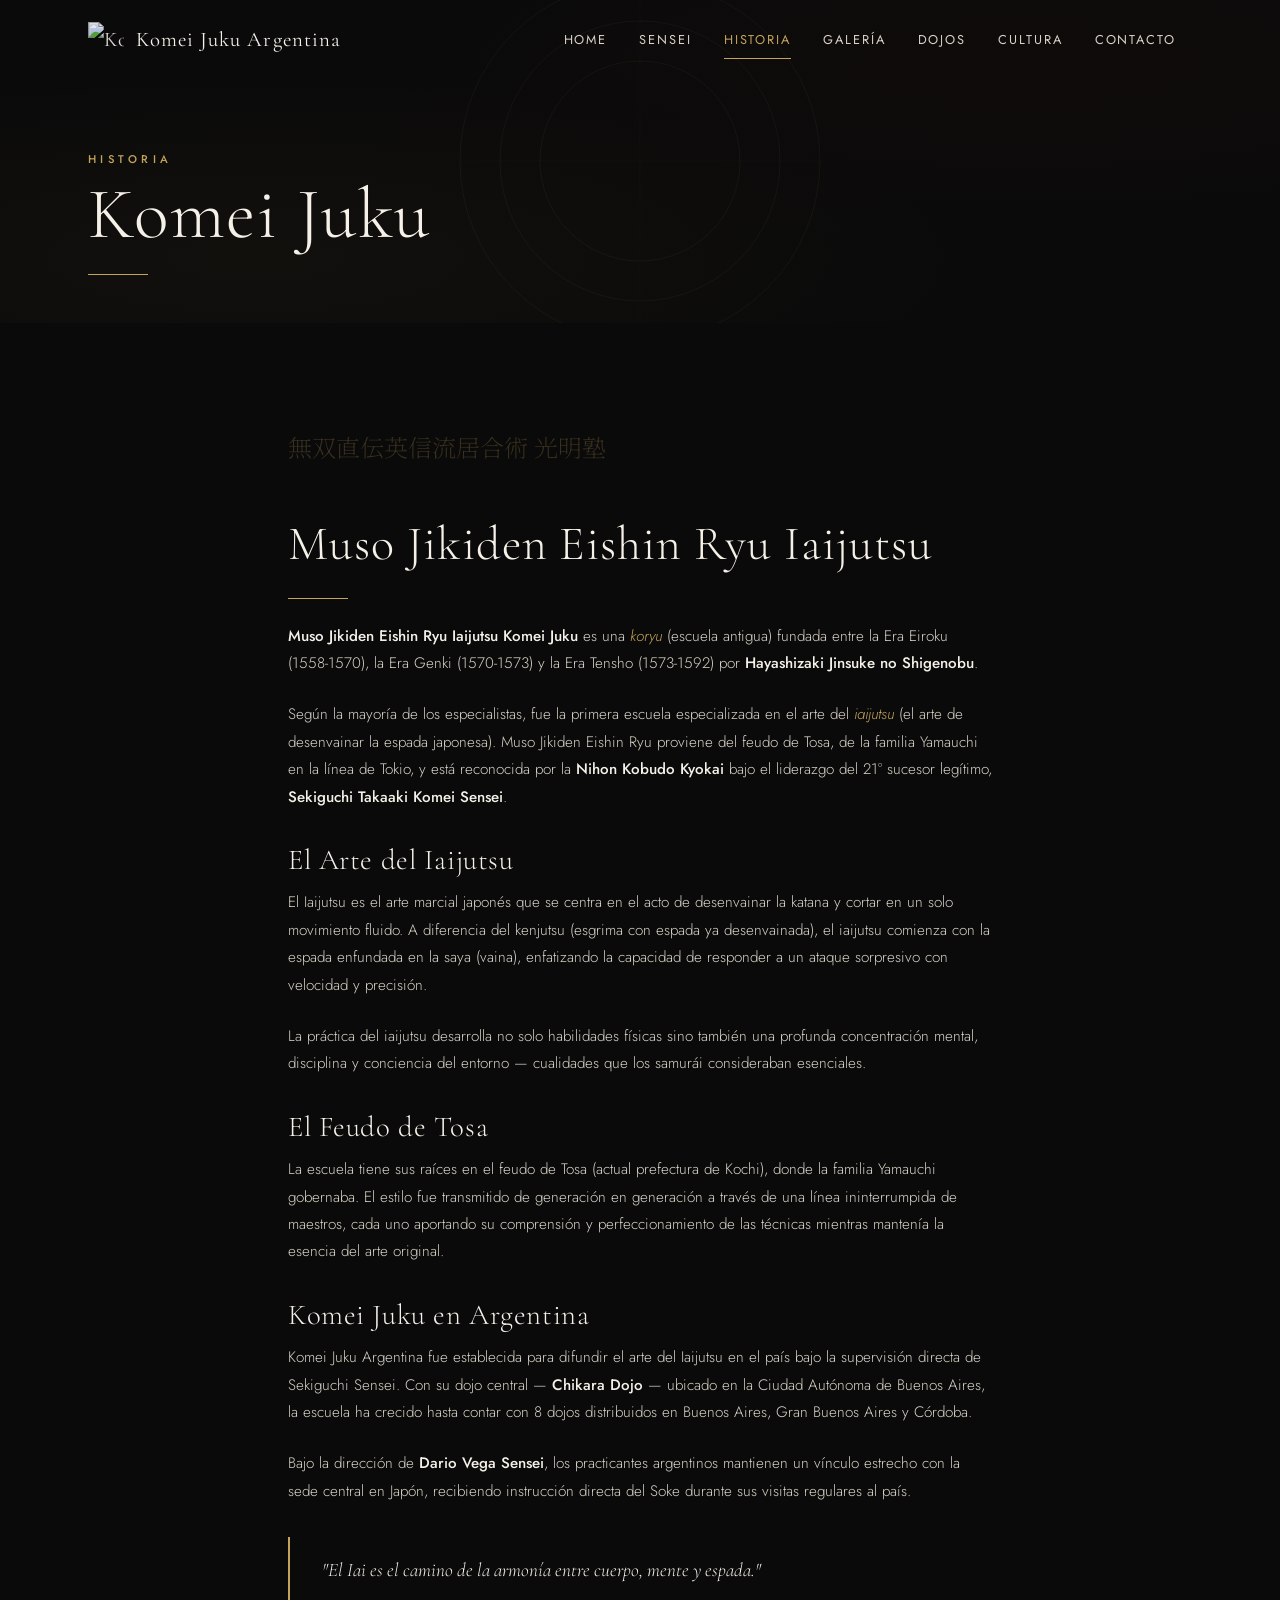
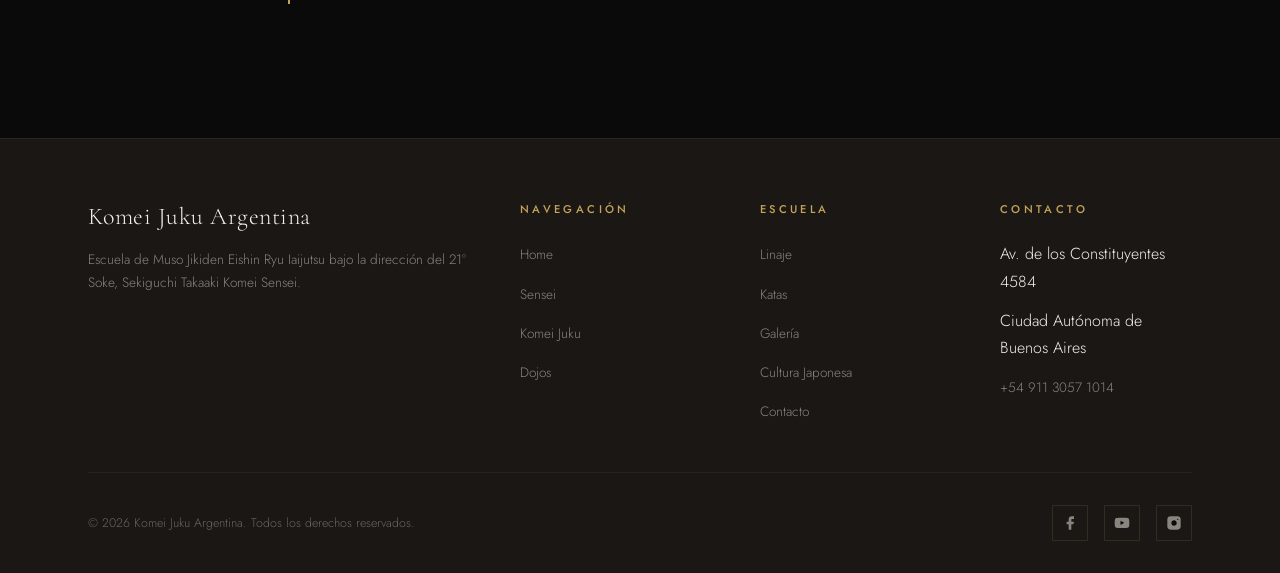
==== komei-juku.html @ 15493c23 "Initial commit — Komei Juku Argentina website Co-Authored-By: Claude Opus 4.6 <noreply@anthropic.com" ====
<!DOCTYPE html>
<html lang="es">
<head>
  <meta charset="UTF-8">
  <meta name="viewport" content="width=device-width, initial-scale=1.0">
  <title>Komei Juku — Historia de la Escuela</title>
  <meta name="description" content="Historia de Muso Jikiden Eishin Ryu Iaijutsu Komei Juku, escuela antigua fundada en el siglo XVI.">
  <link rel="stylesheet" href="css/style.css">
</head>
<body>

  <div class="nav-overlay"></div>
  <nav class="nav">
    <div class="nav__inner">
      <a href="index.html" class="nav__logo">
        <img src="img/komei-logo.png" alt="Komei Juku Mon" class="nav__logo-mon">
        Komei Juku Argentina
      </a>
      <button class="nav__hamburger" aria-label="Menú"><span></span><span></span><span></span></button>
      <ul class="nav__links">
        <li class="nav__item"><a href="index.html" class="nav__link">Home</a></li>
        <li class="nav__item nav__item--has-dropdown">
          <a href="#" class="nav__link">Sensei</a>
          <ul class="nav__dropdown"><li><a href="sensei.html" class="nav__dropdown-link">Sekiguchi Sensei</a></li></ul>
        </li>
        <li class="nav__item nav__item--has-dropdown">
          <a href="#" class="nav__link">Historia</a>
          <ul class="nav__dropdown">
            <li><a href="komei-juku.html" class="nav__dropdown-link">Komei Juku</a></li>
            <li><a href="linaje.html" class="nav__dropdown-link">Linaje</a></li>
            <li><a href="katas.html" class="nav__dropdown-link">Katas</a></li>
          </ul>
        </li>
        <li class="nav__item"><a href="galeria.html" class="nav__link">Galería</a></li>
        <li class="nav__item"><a href="dojos.html" class="nav__link">Dojos</a></li>
        <li class="nav__item"><a href="cultura.html" class="nav__link">Cultura</a></li>
        <li class="nav__item"><a href="contacto.html" class="nav__link">Contacto</a></li>
      </ul>
    </div>
  </nav>

  <header class="page-header mon-pattern">
    <div class="container page-header__content">
      <span class="page-header__label">Historia</span>
      <h1 class="page-header__title">Komei Juku</h1>
      <div class="page-header__line"></div>
    </div>
  </header>

  <section class="section">
    <div class="container container--narrow">
      <div class="prose reveal">
        <p class="jp-accent" style="font-size:1.5rem; margin-bottom:2rem; opacity:0.25;">無双直伝英信流居合術 光明塾</p>

        <h2>Muso Jikiden Eishin Ryu Iaijutsu</h2>
        <span class="gold-line"></span>

        <p><strong>Muso Jikiden Eishin Ryu Iaijutsu Komei Juku</strong> es una <em>koryu</em> (escuela antigua) fundada entre la Era Eiroku (1558-1570), la Era Genki (1570-1573) y la Era Tensho (1573-1592) por <strong>Hayashizaki Jinsuke no Shigenobu</strong>.</p>

        <p>Según la mayoría de los especialistas, fue la primera escuela especializada en el arte del <em>iaijutsu</em> (el arte de desenvainar la espada japonesa). Muso Jikiden Eishin Ryu proviene del feudo de Tosa, de la familia Yamauchi en la línea de Tokio, y está reconocida por la <strong>Nihon Kobudo Kyokai</strong> bajo el liderazgo del 21° sucesor legítimo, <strong>Sekiguchi Takaaki Komei Sensei</strong>.</p>

        <h3>El Arte del Iaijutsu</h3>
        <p>El Iaijutsu es el arte marcial japonés que se centra en el acto de desenvainar la katana y cortar en un solo movimiento fluido. A diferencia del kenjutsu (esgrima con espada ya desenvainada), el iaijutsu comienza con la espada enfundada en la saya (vaina), enfatizando la capacidad de responder a un ataque sorpresivo con velocidad y precisión.</p>

        <p>La práctica del iaijutsu desarrolla no solo habilidades físicas sino también una profunda concentración mental, disciplina y conciencia del entorno — cualidades que los samurái consideraban esenciales.</p>

        <h3>El Feudo de Tosa</h3>
        <p>La escuela tiene sus raíces en el feudo de Tosa (actual prefectura de Kochi), donde la familia Yamauchi gobernaba. El estilo fue transmitido de generación en generación a través de una línea ininterrumpida de maestros, cada uno aportando su comprensión y perfeccionamiento de las técnicas mientras mantenía la esencia del arte original.</p>

        <h3>Komei Juku en Argentina</h3>
        <p>Komei Juku Argentina fue establecida para difundir el arte del Iaijutsu en el país bajo la supervisión directa de Sekiguchi Sensei. Con su dojo central — <strong>Chikara Dojo</strong> — ubicado en la Ciudad Autónoma de Buenos Aires, la escuela ha crecido hasta contar con 8 dojos distribuidos en Buenos Aires, Gran Buenos Aires y Córdoba.</p>

        <p>Bajo la dirección de <strong>Dario Vega Sensei</strong>, los practicantes argentinos mantienen un vínculo estrecho con la sede central en Japón, recibiendo instrucción directa del Soke durante sus visitas regulares al país.</p>

        <blockquote>
          "El Iai es el camino de la armonía entre cuerpo, mente y espada."
        </blockquote>
      </div>
    </div>
  </section>

  <footer class="footer">
    <div class="container">
      <div class="footer__grid">
        <div class="footer__brand">
          <h3>Komei Juku Argentina</h3>
          <p>Escuela de Muso Jikiden Eishin Ryu Iaijutsu bajo la dirección del 21° Soke, Sekiguchi Takaaki Komei Sensei.</p>
        </div>
        <div>
          <h4 class="footer__heading">Navegación</h4>
          <ul class="footer__links">
            <li><a href="index.html">Home</a></li>
            <li><a href="sensei.html">Sensei</a></li>
            <li><a href="komei-juku.html">Komei Juku</a></li>
            <li><a href="dojos.html">Dojos</a></li>
          </ul>
        </div>
        <div>
          <h4 class="footer__heading">Escuela</h4>
          <ul class="footer__links">
            <li><a href="linaje.html">Linaje</a></li>
            <li><a href="katas.html">Katas</a></li>
            <li><a href="galeria.html">Galería</a></li>
            <li><a href="cultura.html">Cultura Japonesa</a></li>
            <li><a href="contacto.html">Contacto</a></li>
          </ul>
        </div>
        <div>
          <h4 class="footer__heading">Contacto</h4>
          <ul class="footer__links">
            <li>Av. de los Constituyentes 4584</li>
            <li>Ciudad Autónoma de Buenos Aires</li>
            <li><a href="tel:+5491130571014">+54 911 3057 1014</a></li>
          </ul>
        </div>
      </div>
      <div class="footer__bottom">
        <span class="footer__copy">&copy; 2026 Komei Juku Argentina. Todos los derechos reservados.</span>
        <div class="footer__social">
          <a href="https://www.facebook.com/komeiJukuArgentina" target="_blank" rel="noopener" aria-label="Facebook"><svg viewBox="0 0 24 24"><path d="M18 2h-3a5 5 0 00-5 5v3H7v4h3v8h4v-8h3l1-4h-4V7a1 1 0 011-1h3z"/></svg></a>
          <a href="https://www.youtube.com/user/KomeiJukuArgentina" target="_blank" rel="noopener" aria-label="YouTube"><svg viewBox="0 0 24 24"><path d="M22.54 6.42a2.78 2.78 0 00-1.94-2C18.88 4 12 4 12 4s-6.88 0-8.6.46a2.78 2.78 0 00-1.94 2A29 29 0 001 11.75a29 29 0 00.46 5.33A2.78 2.78 0 003.4 19.1c1.72.46 8.6.46 8.6.46s6.88 0 8.6-.46a2.78 2.78 0 001.94-2 29 29 0 00.46-5.25 29 29 0 00-.46-5.43z"/><path d="M9.75 15.02l5.75-3.27-5.75-3.27v6.54z" fill="#0a0a0a"/></svg></a>
          <a href="https://www.instagram.com/komeijuku" target="_blank" rel="noopener" aria-label="Instagram"><svg viewBox="0 0 24 24"><rect x="2" y="2" width="20" height="20" rx="5" ry="5"/><path d="M16 11.37A4 4 0 1112.63 8 4 4 0 0116 11.37z" fill="#0a0a0a"/><circle cx="17.5" cy="6.5" r="1" fill="#0a0a0a"/></svg></a>
        </div>
      </div>
    </div>
  </footer>

  <script src="js/main.js"></script>
</body>
</html>
---- css/style.css ----
/* ═══════════════════════════════════════════════
   KOMEI JUKU ARGENTINA — Wabi-Sabi Luxury
   Refined Japanese sword school aesthetic
   ═══════════════════════════════════════════════ */

@import url('https://fonts.googleapis.com/css2?family=Cormorant+Garamond:ital,wght@0,300;0,400;0,500;0,600;0,700;1,300;1,400&family=Jost:wght@300;400;500;600&family=Noto+Serif+JP:wght@200;300;400;500;600;700&display=swap');

/* ─── Custom Properties ─── */
:root {
  --sumi: #0a0a0a;
  --lacquer: #1a1714;
  --lacquer-light: #242019;
  --washi: #f5f0e8;
  --washi-dim: #d9d2c7;
  --gold: #c4a35a;
  --gold-light: #d4b76a;
  --gold-dark: #9a7d3a;
  --crimson: #8b1a1a;
  --crimson-light: #a52a2a;
  --ink: #6b6560;
  --ink-light: #8a847e;

  --ff-display: 'Cormorant Garamond', 'Noto Serif JP', serif;
  --ff-body: 'Jost', sans-serif;
  --ff-jp: 'Noto Serif JP', serif;

  --nav-height: 80px;
  --section-pad: clamp(4rem, 8vw, 8rem);
  --content-max: 1200px;
  --content-narrow: 800px;

  --ease-out: cubic-bezier(0.16, 1, 0.3, 1);
  --ease-in-out: cubic-bezier(0.65, 0, 0.35, 1);
}

/* ─── Reset & Base ─── */
*, *::before, *::after {
  margin: 0;
  padding: 0;
  box-sizing: border-box;
}

html {
  scroll-behavior: smooth;
  font-size: 16px;
  -webkit-font-smoothing: antialiased;
  -moz-osx-font-smoothing: grayscale;
}

body {
  font-family: var(--ff-body);
  font-weight: 300;
  color: var(--washi);
  background-color: var(--sumi);
  line-height: 1.7;
  overflow-x: hidden;
}

img {
  max-width: 100%;
  height: auto;
  display: block;
}

a {
  color: var(--gold);
  text-decoration: none;
  transition: color 0.3s ease;
}

a:hover {
  color: var(--gold-light);
}

::selection {
  background: var(--gold);
  color: var(--sumi);
}

/* ─── Typography ─── */
h1, h2, h3, h4, h5 {
  font-family: var(--ff-display);
  font-weight: 300;
  line-height: 1.2;
  letter-spacing: 0.02em;
}

h1 {
  font-size: clamp(2.5rem, 6vw, 5rem);
}

h2 {
  font-size: clamp(1.8rem, 4vw, 3rem);
}

h3 {
  font-size: clamp(1.3rem, 2.5vw, 1.8rem);
}

p {
  font-size: clamp(0.95rem, 1.1vw, 1.1rem);
  color: var(--washi-dim);
  max-width: 65ch;
}

/* ─── Utility ─── */
.container {
  width: 100%;
  max-width: var(--content-max);
  margin: 0 auto;
  padding: 0 clamp(1.5rem, 4vw, 3rem);
}

.container--narrow {
  max-width: var(--content-narrow);
}

.section {
  padding: var(--section-pad) 0;
  position: relative;
}

.text-gold { color: var(--gold); }
.text-crimson { color: var(--crimson); }
.text-center { text-align: center; }

/* ─── Decorative Elements ─── */
.gold-line {
  width: 60px;
  height: 1px;
  background: var(--gold);
  display: block;
  margin: 1.5rem 0;
}

.gold-line--center {
  margin: 1.5rem auto;
}

.section-label {
  font-family: var(--ff-body);
  font-size: 0.75rem;
  font-weight: 500;
  letter-spacing: 0.3em;
  text-transform: uppercase;
  color: var(--gold);
  margin-bottom: 0.5rem;
}

.jp-accent {
  font-family: var(--ff-jp);
  font-weight: 200;
  color: var(--gold);
  opacity: 0.15;
  font-size: 1.2em;
}

/* Vertical Japanese text decoration */
.vertical-jp {
  writing-mode: vertical-rl;
  text-orientation: mixed;
  font-family: var(--ff-jp);
  font-weight: 200;
  color: var(--gold);
  opacity: 0.08;
  font-size: clamp(1.5rem, 3vw, 2.5rem);
  position: absolute;
  letter-spacing: 0.5em;
  user-select: none;
  pointer-events: none;
}

/* Ink wash background */
.ink-wash {
  position: relative;
}

.ink-wash::before {
  content: '';
  position: absolute;
  top: 0;
  left: 0;
  right: 0;
  bottom: 0;
  background: radial-gradient(ellipse at 20% 50%, rgba(26, 23, 20, 0.8) 0%, transparent 70%),
              radial-gradient(ellipse at 80% 20%, rgba(26, 23, 20, 0.6) 0%, transparent 60%);
  pointer-events: none;
  z-index: 0;
}

.ink-wash > * {
  position: relative;
  z-index: 1;
}

/* Mon crest pattern background */
.mon-pattern {
  position: relative;
}

.mon-pattern::after {
  content: '';
  position: absolute;
  top: 50%;
  left: 50%;
  transform: translate(-50%, -50%);
  width: 400px;
  height: 400px;
  background-image: url("data:image/svg+xml,%3Csvg xmlns='http://www.w3.org/2000/svg' viewBox='0 0 200 200'%3E%3Ccircle cx='100' cy='100' r='90' fill='none' stroke='%23c4a35a' stroke-width='0.5' opacity='0.06'/%3E%3Ccircle cx='100' cy='100' r='70' fill='none' stroke='%23c4a35a' stroke-width='0.5' opacity='0.06'/%3E%3Ccircle cx='100' cy='100' r='50' fill='none' stroke='%23c4a35a' stroke-width='0.5' opacity='0.06'/%3E%3Cline x1='100' y1='10' x2='100' y2='190' stroke='%23c4a35a' stroke-width='0.3' opacity='0.04'/%3E%3Cline x1='10' y1='100' x2='190' y2='100' stroke='%23c4a35a' stroke-width='0.3' opacity='0.04'/%3E%3C/svg%3E");
  background-size: contain;
  background-repeat: no-repeat;
  pointer-events: none;
  z-index: 0;
}

/* ═══════════════════════════════════════════════
   NAVIGATION
   ═══════════════════════════════════════════════ */
.nav {
  position: fixed;
  top: 0;
  left: 0;
  right: 0;
  height: var(--nav-height);
  z-index: 1000;
  display: flex;
  align-items: center;
  transition: background-color 0.4s ease, box-shadow 0.4s ease;
}

.nav--scrolled {
  background-color: rgba(10, 10, 10, 0.95);
  backdrop-filter: blur(20px);
  -webkit-backdrop-filter: blur(20px);
  box-shadow: 0 1px 0 rgba(196, 163, 90, 0.1);
}

.nav__inner {
  display: flex;
  align-items: center;
  justify-content: space-between;
  width: 100%;
  max-width: var(--content-max);
  margin: 0 auto;
  padding: 0 clamp(1.5rem, 4vw, 3rem);
}

.nav__logo {
  font-family: var(--ff-display);
  font-size: 1.3rem;
  font-weight: 400;
  color: var(--washi);
  letter-spacing: 0.05em;
  display: flex;
  align-items: center;
  gap: 0.75rem;
  white-space: nowrap;
}

.nav__logo-mon {
  width: 36px;
  height: 36px;
  opacity: 0.9;
}

.nav__links {
  display: flex;
  align-items: center;
  gap: 0;
  list-style: none;
}

.nav__item {
  position: relative;
}

.nav__link {
  display: block;
  padding: 0.5rem 1rem;
  font-family: var(--ff-body);
  font-size: 0.8rem;
  font-weight: 400;
  letter-spacing: 0.15em;
  text-transform: uppercase;
  color: var(--washi-dim);
  transition: color 0.3s ease;
  position: relative;
}

.nav__link::after {
  content: '';
  position: absolute;
  bottom: 0;
  left: 1rem;
  right: 1rem;
  height: 1px;
  background: var(--gold);
  transform: scaleX(0);
  transform-origin: right;
  transition: transform 0.4s var(--ease-out);
}

.nav__link:hover,
.nav__link--active {
  color: var(--gold);
}

.nav__link:hover::after,
.nav__link--active::after {
  transform: scaleX(1);
  transform-origin: left;
}

/* Dropdown */
.nav__dropdown {
  position: absolute;
  top: 100%;
  left: 0;
  min-width: 220px;
  background: rgba(10, 10, 10, 0.97);
  backdrop-filter: blur(20px);
  border: 1px solid rgba(196, 163, 90, 0.1);
  border-top: 2px solid var(--gold);
  padding: 0.75rem 0;
  opacity: 0;
  visibility: hidden;
  transform: translateY(10px);
  transition: all 0.3s var(--ease-out);
  list-style: none;
}

.nav__item:hover .nav__dropdown {
  opacity: 1;
  visibility: visible;
  transform: translateY(0);
}

.nav__dropdown-link {
  display: block;
  padding: 0.6rem 1.5rem;
  font-family: var(--ff-body);
  font-size: 0.78rem;
  font-weight: 300;
  letter-spacing: 0.1em;
  text-transform: uppercase;
  color: var(--washi-dim);
  transition: all 0.3s ease;
}

.nav__dropdown-link:hover {
  color: var(--gold);
  background: rgba(196, 163, 90, 0.05);
  padding-left: 2rem;
}

/* Hamburger */
.nav__hamburger {
  display: none;
  flex-direction: column;
  gap: 6px;
  cursor: pointer;
  padding: 8px;
  background: none;
  border: none;
  z-index: 1001;
}

.nav__hamburger span {
  display: block;
  width: 28px;
  height: 1px;
  background: var(--washi);
  transition: all 0.4s var(--ease-out);
  transform-origin: center;
}

.nav__hamburger--active span:nth-child(1) {
  transform: rotate(45deg) translate(5px, 5px);
}

.nav__hamburger--active span:nth-child(2) {
  opacity: 0;
  transform: scaleX(0);
}

.nav__hamburger--active span:nth-child(3) {
  transform: rotate(-45deg) translate(5px, -5px);
}

/* Mobile Nav */
@media (max-width: 960px) {
  .nav__hamburger {
    display: flex;
  }

  .nav__links {
    position: fixed;
    top: 0;
    right: 0;
    width: min(380px, 85vw);
    height: 100vh;
    flex-direction: column;
    align-items: stretch;
    background: rgba(10, 10, 10, 0.98);
    backdrop-filter: blur(30px);
    padding: calc(var(--nav-height) + 2rem) 2rem 2rem;
    transform: translateX(100%);
    transition: transform 0.5s var(--ease-out);
    border-left: 1px solid rgba(196, 163, 90, 0.1);
    overflow-y: auto;
  }

  .nav__links--open {
    transform: translateX(0);
  }

  .nav__link {
    padding: 0.8rem 0;
    font-size: 0.85rem;
    border-bottom: 1px solid rgba(196, 163, 90, 0.06);
  }

  .nav__link::after { display: none; }

  .nav__dropdown {
    position: static;
    background: transparent;
    border: none;
    border-top: none;
    padding: 0 0 0 1rem;
    opacity: 1;
    visibility: visible;
    transform: none;
    backdrop-filter: none;
    max-height: 0;
    overflow: hidden;
    transition: max-height 0.4s var(--ease-out);
  }

  .nav__item--open .nav__dropdown {
    max-height: 300px;
  }

  .nav__dropdown-link {
    padding: 0.5rem 0;
    font-size: 0.78rem;
  }

  .nav__dropdown-link:hover {
    padding-left: 0.5rem;
    background: transparent;
  }
}

/* Mobile overlay */
.nav-overlay {
  position: fixed;
  inset: 0;
  background: rgba(0, 0, 0, 0.6);
  z-index: 999;
  opacity: 0;
  visibility: hidden;
  transition: all 0.4s ease;
}

.nav-overlay--visible {
  opacity: 1;
  visibility: visible;
}

/* ═══════════════════════════════════════════════
   HERO
   ═══════════════════════════════════════════════ */
.hero {
  min-height: 100vh;
  display: flex;
  align-items: center;
  justify-content: center;
  position: relative;
  overflow: hidden;
  background: var(--sumi);
}

.hero__bg {
  position: absolute;
  inset: 0;
  z-index: 0;
}

/* Atmospheric gradient layers */
.hero__bg::before {
  content: '';
  position: absolute;
  inset: 0;
  background:
    radial-gradient(ellipse at 30% 70%, rgba(139, 26, 26, 0.08) 0%, transparent 50%),
    radial-gradient(ellipse at 70% 30%, rgba(196, 163, 90, 0.05) 0%, transparent 50%),
    radial-gradient(ellipse at 50% 50%, rgba(26, 23, 20, 0.9) 0%, var(--sumi) 80%);
}

/* Subtle noise texture */
.hero__bg::after {
  content: '';
  position: absolute;
  inset: 0;
  background-image: url("data:image/svg+xml,%3Csvg viewBox='0 0 256 256' xmlns='http://www.w3.org/2000/svg'%3E%3Cfilter id='n'%3E%3CfeTurbulence type='fractalNoise' baseFrequency='0.9' numOctaves='4' stitchTiles='stitch'/%3E%3C/filter%3E%3Crect width='100%25' height='100%25' filter='url(%23n)' opacity='0.03'/%3E%3C/svg%3E");
  opacity: 0.4;
}

.hero__content {
  position: relative;
  z-index: 1;
  text-align: center;
  padding: 2rem;
}

.hero__school-jp {
  font-family: var(--ff-jp);
  font-size: clamp(1rem, 2vw, 1.4rem);
  font-weight: 200;
  color: var(--gold);
  letter-spacing: 0.5em;
  margin-bottom: 1.5rem;
  opacity: 0;
  animation: fadeUp 1s var(--ease-out) 0.3s forwards;
}

.hero__title {
  font-family: var(--ff-display);
  font-size: clamp(3rem, 8vw, 6.5rem);
  font-weight: 300;
  color: var(--washi);
  line-height: 1;
  letter-spacing: 0.02em;
  margin-bottom: 1rem;
  opacity: 0;
  animation: fadeUp 1s var(--ease-out) 0.5s forwards;
}

.hero__title em {
  font-style: italic;
  color: var(--gold);
  font-weight: 300;
}

.hero__subtitle {
  font-family: var(--ff-body);
  font-size: clamp(0.85rem, 1.2vw, 1rem);
  font-weight: 300;
  color: var(--ink-light);
  letter-spacing: 0.2em;
  text-transform: uppercase;
  margin-bottom: 2.5rem;
  opacity: 0;
  animation: fadeUp 1s var(--ease-out) 0.7s forwards;
}

/* Sword cut line animation */
.hero__line {
  width: 0;
  height: 1px;
  background: linear-gradient(90deg, transparent, var(--gold), transparent);
  margin: 0 auto 2.5rem;
  animation: swordCut 1.2s var(--ease-in-out) 1s forwards;
}

.hero__cta {
  opacity: 0;
  animation: fadeUp 1s var(--ease-out) 1.2s forwards;
}

.hero__scroll {
  position: absolute;
  bottom: 2rem;
  left: 50%;
  transform: translateX(-50%);
  display: flex;
  flex-direction: column;
  align-items: center;
  gap: 0.5rem;
  opacity: 0;
  animation: fadeUp 1s var(--ease-out) 1.5s forwards;
}

.hero__scroll-text {
  font-size: 0.65rem;
  letter-spacing: 0.3em;
  text-transform: uppercase;
  color: var(--ink);
  writing-mode: vertical-rl;
}

.hero__scroll-line {
  width: 1px;
  height: 40px;
  background: var(--gold);
  animation: scrollPulse 2s ease-in-out infinite;
}

/* ─── Buttons ─── */
.btn {
  display: inline-block;
  font-family: var(--ff-body);
  font-size: 0.78rem;
  font-weight: 500;
  letter-spacing: 0.2em;
  text-transform: uppercase;
  padding: 1rem 2.5rem;
  border: 1px solid var(--gold);
  color: var(--gold);
  background: transparent;
  cursor: pointer;
  transition: all 0.4s var(--ease-out);
  position: relative;
  overflow: hidden;
}

.btn::before {
  content: '';
  position: absolute;
  inset: 0;
  background: var(--gold);
  transform: scaleX(0);
  transform-origin: left;
  transition: transform 0.4s var(--ease-out);
  z-index: -1;
}

.btn:hover {
  color: var(--sumi);
}

.btn:hover::before {
  transform: scaleX(1);
}

.btn--solid {
  background: var(--gold);
  color: var(--sumi);
}

.btn--solid::before {
  background: var(--gold-light);
}

.btn--small {
  padding: 0.7rem 1.8rem;
  font-size: 0.72rem;
}

/* ═══════════════════════════════════════════════
   PAGE HEADER (inner pages)
   ═══════════════════════════════════════════════ */
.page-header {
  padding: calc(var(--nav-height) + 4rem) 0 3rem;
  position: relative;
  overflow: hidden;
  background: var(--sumi);
}

.page-header::before {
  content: '';
  position: absolute;
  inset: 0;
  background:
    radial-gradient(ellipse at 20% 80%, rgba(196, 163, 90, 0.04) 0%, transparent 50%),
    radial-gradient(ellipse at 80% 20%, rgba(139, 26, 26, 0.04) 0%, transparent 50%);
}

.page-header__content {
  position: relative;
  z-index: 1;
}

.page-header__label {
  font-family: var(--ff-body);
  font-size: 0.7rem;
  font-weight: 500;
  letter-spacing: 0.4em;
  text-transform: uppercase;
  color: var(--gold);
  margin-bottom: 1rem;
}

.page-header__title {
  font-family: var(--ff-display);
  font-size: clamp(2.5rem, 6vw, 4.5rem);
  font-weight: 300;
  color: var(--washi);
  margin-bottom: 1rem;
}

.page-header__line {
  width: 60px;
  height: 1px;
  background: var(--gold);
}

/* ═══════════════════════════════════════════════
   SECTIONS — HOME PAGE
   ═══════════════════════════════════════════════ */

/* About Preview */
.about-preview {
  background: var(--lacquer);
  border-top: 1px solid rgba(196, 163, 90, 0.08);
  border-bottom: 1px solid rgba(196, 163, 90, 0.08);
}

.about-preview__grid {
  display: grid;
  grid-template-columns: 1fr 1fr;
  gap: clamp(2rem, 5vw, 5rem);
  align-items: center;
}

.about-preview__text h2 {
  margin-bottom: 1.5rem;
  color: var(--washi);
}

.about-preview__text p {
  margin-bottom: 1.5rem;
}

.about-preview__image {
  position: relative;
  aspect-ratio: 4/5;
  overflow: hidden;
}

.about-preview__image::before {
  content: '';
  position: absolute;
  inset: -1px;
  border: 1px solid var(--gold);
  opacity: 0.2;
  z-index: 1;
}

.about-preview__image img {
  width: 100%;
  height: 100%;
  object-fit: cover;
}

/* Image placeholder for when no image is available */
.img-placeholder {
  width: 100%;
  height: 100%;
  min-height: 300px;
  background: linear-gradient(135deg, var(--lacquer) 0%, var(--lacquer-light) 100%);
  display: flex;
  align-items: center;
  justify-content: center;
  position: relative;
  overflow: hidden;
}

.img-placeholder::before {
  content: '';
  position: absolute;
  inset: 0;
  background-image: url("data:image/svg+xml,%3Csvg xmlns='http://www.w3.org/2000/svg' viewBox='0 0 200 200'%3E%3Ccircle cx='100' cy='100' r='80' fill='none' stroke='%23c4a35a' stroke-width='0.3' opacity='0.1'/%3E%3Ccircle cx='100' cy='100' r='60' fill='none' stroke='%23c4a35a' stroke-width='0.3' opacity='0.08'/%3E%3Ccircle cx='100' cy='100' r='40' fill='none' stroke='%23c4a35a' stroke-width='0.3' opacity='0.06'/%3E%3C/svg%3E");
  background-size: 200px;
  background-position: center;
  background-repeat: no-repeat;
}

.img-placeholder span {
  font-family: var(--ff-jp);
  font-size: 3rem;
  font-weight: 200;
  color: var(--gold);
  opacity: 0.15;
  z-index: 1;
}

/* Activities Section */
.activities {
  background: var(--sumi);
}

.activities__header {
  display: flex;
  align-items: flex-end;
  justify-content: space-between;
  margin-bottom: 3rem;
}

.activities__header h2 {
  color: var(--washi);
}

.activities__grid {
  display: grid;
  grid-template-columns: repeat(3, 1fr);
  gap: 1.5rem;
}

.activity-card {
  background: var(--lacquer);
  border: 1px solid rgba(196, 163, 90, 0.06);
  overflow: hidden;
  transition: all 0.4s var(--ease-out);
  position: relative;
}

.activity-card::before {
  content: '';
  position: absolute;
  top: 0;
  left: 0;
  right: 0;
  height: 2px;
  background: var(--gold);
  transform: scaleX(0);
  transform-origin: left;
  transition: transform 0.4s var(--ease-out);
}

.activity-card:hover {
  border-color: rgba(196, 163, 90, 0.15);
  transform: translateY(-4px);
}

.activity-card:hover::before {
  transform: scaleX(1);
}

.activity-card__image {
  aspect-ratio: 16/10;
  overflow: hidden;
  background: var(--lacquer-light);
}

.activity-card__image img {
  width: 100%;
  height: 100%;
  object-fit: cover;
  transition: transform 0.6s var(--ease-out);
}

.activity-card:hover .activity-card__image img {
  transform: scale(1.05);
}

.activity-card__body {
  padding: 1.5rem;
}

.activity-card__date {
  font-size: 0.7rem;
  font-weight: 500;
  letter-spacing: 0.15em;
  text-transform: uppercase;
  color: var(--gold);
  margin-bottom: 0.5rem;
}

.activity-card__title {
  font-family: var(--ff-display);
  font-size: 1.2rem;
  font-weight: 400;
  color: var(--washi);
  margin-bottom: 0.5rem;
  line-height: 1.3;
}

.activity-card__excerpt {
  font-size: 0.85rem;
  color: var(--ink-light);
  line-height: 1.6;
}

/* Dojos Preview */
.dojos-preview {
  background: var(--lacquer);
  border-top: 1px solid rgba(196, 163, 90, 0.08);
}

.dojos-preview__grid {
  display: grid;
  grid-template-columns: repeat(4, 1fr);
  gap: 1.5rem;
  margin-top: 3rem;
}

.dojo-card {
  padding: 2rem 1.5rem;
  border: 1px solid rgba(196, 163, 90, 0.08);
  background: var(--sumi);
  transition: all 0.4s var(--ease-out);
  position: relative;
  overflow: hidden;
}

.dojo-card::after {
  content: '';
  position: absolute;
  bottom: 0;
  left: 0;
  right: 0;
  height: 2px;
  background: var(--gold);
  transform: scaleX(0);
  transition: transform 0.4s var(--ease-out);
}

.dojo-card:hover {
  border-color: rgba(196, 163, 90, 0.2);
}

.dojo-card:hover::after {
  transform: scaleX(1);
}

.dojo-card__name {
  font-family: var(--ff-display);
  font-size: 1.3rem;
  font-weight: 400;
  color: var(--washi);
  margin-bottom: 0.25rem;
}

.dojo-card__location {
  font-size: 0.75rem;
  font-weight: 500;
  letter-spacing: 0.15em;
  text-transform: uppercase;
  color: var(--gold);
  margin-bottom: 1rem;
}

.dojo-card__sensei {
  font-size: 0.85rem;
  color: var(--ink-light);
}

.dojo-card__sensei strong {
  color: var(--washi-dim);
  font-weight: 400;
}

/* Social Section */
.social {
  background: var(--sumi);
  border-top: 1px solid rgba(196, 163, 90, 0.08);
}

.social__grid {
  display: grid;
  grid-template-columns: repeat(3, 1fr);
  gap: 1.5rem;
  margin-top: 3rem;
}

.social-card {
  display: flex;
  align-items: center;
  gap: 1.5rem;
  padding: 2rem;
  border: 1px solid rgba(196, 163, 90, 0.08);
  background: var(--lacquer);
  transition: all 0.4s var(--ease-out);
}

.social-card:hover {
  border-color: rgba(196, 163, 90, 0.2);
  transform: translateY(-2px);
}

.social-card__icon {
  width: 48px;
  height: 48px;
  flex-shrink: 0;
  display: flex;
  align-items: center;
  justify-content: center;
  border: 1px solid var(--gold);
  color: var(--gold);
  transition: all 0.3s ease;
}

.social-card:hover .social-card__icon {
  background: var(--gold);
  color: var(--sumi);
}

.social-card__icon svg {
  width: 20px;
  height: 20px;
  fill: currentColor;
}

.social-card__info {
  flex: 1;
}

.social-card__name {
  font-family: var(--ff-display);
  font-size: 1.1rem;
  color: var(--washi);
  margin-bottom: 0.15rem;
}

.social-card__handle {
  font-size: 0.8rem;
  color: var(--ink-light);
}

/* ═══════════════════════════════════════════════
   CONTENT PAGES
   ═══════════════════════════════════════════════ */

/* Prose content */
.prose {
  color: var(--washi-dim);
  line-height: 1.8;
}

.prose h2 {
  color: var(--washi);
  margin: 3rem 0 1rem;
}

.prose h3 {
  color: var(--washi);
  margin: 2rem 0 0.75rem;
}

.prose p {
  margin-bottom: 1.5rem;
  max-width: none;
}

.prose strong {
  color: var(--washi);
  font-weight: 500;
}

.prose em {
  color: var(--gold);
  font-style: italic;
}

.prose blockquote {
  border-left: 2px solid var(--gold);
  padding: 1rem 0 1rem 2rem;
  margin: 2rem 0;
  font-family: var(--ff-display);
  font-size: 1.2rem;
  font-style: italic;
  color: var(--washi);
}

/* ─── Katas Table ─── */
.katas-table-wrap {
  overflow-x: auto;
  margin: 2rem 0;
  -webkit-overflow-scrolling: touch;
}

.katas-table {
  width: 100%;
  border-collapse: collapse;
  font-size: 0.9rem;
}

.katas-table thead th {
  font-family: var(--ff-display);
  font-size: 1.1rem;
  font-weight: 400;
  color: var(--gold);
  text-align: left;
  padding: 1rem 1.5rem;
  border-bottom: 2px solid var(--gold);
  white-space: nowrap;
}

.katas-table tbody td {
  padding: 0.75rem 1.5rem;
  border-bottom: 1px solid rgba(196, 163, 90, 0.06);
  color: var(--washi-dim);
  vertical-align: top;
}

.katas-table tbody tr:hover td {
  background: rgba(196, 163, 90, 0.03);
  color: var(--washi);
}

.katas-table .kata-number {
  font-family: var(--ff-display);
  font-size: 1rem;
  color: var(--gold);
  opacity: 0.5;
  font-weight: 400;
  width: 30px;
}

.katas-section {
  margin-bottom: 3rem;
}

.katas-section__title {
  font-family: var(--ff-display);
  font-size: 1.6rem;
  color: var(--washi);
  margin-bottom: 0.25rem;
}

.katas-section__subtitle {
  font-size: 0.8rem;
  color: var(--gold);
  letter-spacing: 0.15em;
  text-transform: uppercase;
  margin-bottom: 1.5rem;
}

/* ─── Dojo Detail Cards ─── */
.dojo-detail {
  background: var(--lacquer);
  border: 1px solid rgba(196, 163, 90, 0.08);
  padding: 2.5rem;
  margin-bottom: 2rem;
  transition: border-color 0.3s ease;
  position: relative;
}

.dojo-detail:hover {
  border-color: rgba(196, 163, 90, 0.2);
}

.dojo-detail__header {
  display: flex;
  align-items: flex-start;
  justify-content: space-between;
  margin-bottom: 1.5rem;
  flex-wrap: wrap;
  gap: 1rem;
}

.dojo-detail__name {
  font-family: var(--ff-display);
  font-size: 1.8rem;
  font-weight: 400;
  color: var(--washi);
}

.dojo-detail__location-badge {
  font-size: 0.7rem;
  font-weight: 500;
  letter-spacing: 0.2em;
  text-transform: uppercase;
  color: var(--gold);
  border: 1px solid var(--gold);
  padding: 0.4rem 1rem;
  white-space: nowrap;
}

.dojo-detail__info {
  display: grid;
  grid-template-columns: repeat(auto-fit, minmax(200px, 1fr));
  gap: 1.5rem;
  margin-bottom: 1.5rem;
}

.dojo-detail__info-item {
  display: flex;
  flex-direction: column;
  gap: 0.25rem;
}

.dojo-detail__info-label {
  font-size: 0.7rem;
  font-weight: 500;
  letter-spacing: 0.2em;
  text-transform: uppercase;
  color: var(--ink);
}

.dojo-detail__info-value {
  font-size: 0.95rem;
  color: var(--washi-dim);
}

.dojo-detail__info-value a {
  color: var(--gold);
}

.dojo-detail__map {
  width: 100%;
  height: 250px;
  border: 1px solid rgba(196, 163, 90, 0.1);
  filter: grayscale(0.8) contrast(1.1);
  transition: filter 0.4s ease;
}

.dojo-detail__map:hover {
  filter: grayscale(0.3) contrast(1);
}

/* ─── Contact Form ─── */
.contact-grid {
  display: grid;
  grid-template-columns: 1fr 1fr;
  gap: clamp(2rem, 5vw, 5rem);
}

.contact-form {
  display: flex;
  flex-direction: column;
  gap: 1.5rem;
}

.form-group {
  display: flex;
  flex-direction: column;
  gap: 0.5rem;
}

.form-group label {
  font-size: 0.72rem;
  font-weight: 500;
  letter-spacing: 0.2em;
  text-transform: uppercase;
  color: var(--ink);
}

.form-group input,
.form-group textarea {
  background: var(--lacquer);
  border: 1px solid rgba(196, 163, 90, 0.15);
  color: var(--washi);
  font-family: var(--ff-body);
  font-size: 0.95rem;
  font-weight: 300;
  padding: 1rem;
  transition: border-color 0.3s ease, box-shadow 0.3s ease;
  outline: none;
}

.form-group input:focus,
.form-group textarea:focus {
  border-color: var(--gold);
  box-shadow: 0 0 0 1px var(--gold);
}

.form-group textarea {
  resize: vertical;
  min-height: 150px;
}

.contact-info__item {
  display: flex;
  gap: 1rem;
  margin-bottom: 2rem;
  align-items: flex-start;
}

.contact-info__icon {
  width: 40px;
  height: 40px;
  flex-shrink: 0;
  display: flex;
  align-items: center;
  justify-content: center;
  border: 1px solid rgba(196, 163, 90, 0.2);
  color: var(--gold);
}

.contact-info__icon svg {
  width: 18px;
  height: 18px;
  stroke: currentColor;
  fill: none;
  stroke-width: 1.5;
}

.contact-info__text h4 {
  font-family: var(--ff-body);
  font-size: 0.85rem;
  font-weight: 500;
  color: var(--washi);
  margin-bottom: 0.25rem;
}

.contact-info__text p {
  font-size: 0.9rem;
  color: var(--ink-light);
}

/* ─── Sensei Page ─── */
.sensei-intro {
  display: grid;
  grid-template-columns: 350px 1fr;
  gap: clamp(2rem, 5vw, 4rem);
  align-items: start;
}

.sensei-photo {
  aspect-ratio: 3/4;
  overflow: hidden;
  position: relative;
  border: 1px solid rgba(196, 163, 90, 0.1);
}

.sensei-photo img {
  width: 100%;
  height: 100%;
  object-fit: cover;
}

/* ─── Gallery ─── */
.gallery-grid {
  display: grid;
  grid-template-columns: repeat(auto-fill, minmax(280px, 1fr));
  gap: 1rem;
}

.gallery-item {
  aspect-ratio: 4/3;
  overflow: hidden;
  position: relative;
  background: var(--lacquer);
  border: 1px solid rgba(196, 163, 90, 0.06);
  cursor: pointer;
}

.gallery-item img {
  width: 100%;
  height: 100%;
  object-fit: cover;
  transition: transform 0.6s var(--ease-out);
}

.gallery-item:hover img {
  transform: scale(1.05);
}

.gallery-item::after {
  content: '';
  position: absolute;
  inset: 0;
  background: linear-gradient(to top, rgba(10, 10, 10, 0.6) 0%, transparent 40%);
  opacity: 0;
  transition: opacity 0.3s ease;
}

.gallery-item:hover::after {
  opacity: 1;
}

/* Videos */
.video-grid {
  display: grid;
  grid-template-columns: repeat(auto-fill, minmax(350px, 1fr));
  gap: 1.5rem;
  margin-top: 2rem;
}

.video-item {
  aspect-ratio: 16/9;
  overflow: hidden;
  border: 1px solid rgba(196, 163, 90, 0.08);
}

.video-item iframe {
  width: 100%;
  height: 100%;
  border: none;
}

/* ═══════════════════════════════════════════════
   FOOTER
   ═══════════════════════════════════════════════ */
.footer {
  background: var(--lacquer);
  border-top: 1px solid rgba(196, 163, 90, 0.1);
  padding: 4rem 0 2rem;
}

.footer__grid {
  display: grid;
  grid-template-columns: 2fr 1fr 1fr 1fr;
  gap: 3rem;
  margin-bottom: 3rem;
}

.footer__brand h3 {
  font-family: var(--ff-display);
  font-size: 1.5rem;
  color: var(--washi);
  margin-bottom: 1rem;
}

.footer__brand p {
  font-size: 0.85rem;
  color: var(--ink-light);
  line-height: 1.7;
}

.footer__heading {
  font-family: var(--ff-body);
  font-size: 0.7rem;
  font-weight: 500;
  letter-spacing: 0.3em;
  text-transform: uppercase;
  color: var(--gold);
  margin-bottom: 1.5rem;
}

.footer__links {
  list-style: none;
  display: flex;
  flex-direction: column;
  gap: 0.75rem;
}

.footer__links a {
  font-size: 0.85rem;
  color: var(--ink-light);
  transition: all 0.3s ease;
}

.footer__links a:hover {
  color: var(--gold);
  padding-left: 0.3rem;
}

.footer__bottom {
  border-top: 1px solid rgba(196, 163, 90, 0.08);
  padding-top: 2rem;
  display: flex;
  justify-content: space-between;
  align-items: center;
  flex-wrap: wrap;
  gap: 1rem;
}

.footer__copy {
  font-size: 0.78rem;
  color: var(--ink);
}

.footer__social {
  display: flex;
  gap: 1rem;
}

.footer__social a {
  width: 36px;
  height: 36px;
  display: flex;
  align-items: center;
  justify-content: center;
  border: 1px solid rgba(196, 163, 90, 0.15);
  color: var(--ink-light);
  transition: all 0.3s ease;
}

.footer__social a:hover {
  border-color: var(--gold);
  color: var(--gold);
}

.footer__social svg {
  width: 16px;
  height: 16px;
  fill: currentColor;
}

/* ═══════════════════════════════════════════════
   BLOG — Cultura Japonesa
   ═══════════════════════════════════════════════ */

/* Blog Filters */
.blog-filters {
  display: flex;
  flex-wrap: wrap;
  gap: 0.5rem;
  margin-bottom: 1rem;
}

.blog-filter {
  font-family: var(--ff-body);
  font-size: 0.72rem;
  font-weight: 500;
  letter-spacing: 0.15em;
  text-transform: uppercase;
  padding: 0.6rem 1.3rem;
  border: 1px solid rgba(196, 163, 90, 0.15);
  background: transparent;
  color: var(--ink-light);
  cursor: pointer;
  transition: all 0.3s ease;
}

.blog-filter:hover {
  border-color: var(--gold);
  color: var(--gold);
}

.blog-filter--active {
  background: var(--gold);
  border-color: var(--gold);
  color: var(--sumi);
}

/* Blog Grid */
.blog-grid {
  display: grid;
  grid-template-columns: repeat(2, 1fr);
  gap: 2rem;
}

/* Blog Card */
.blog-card {
  background: var(--lacquer);
  border: 1px solid rgba(196, 163, 90, 0.06);
  overflow: hidden;
  transition: all 0.4s var(--ease-out);
  display: flex;
  flex-direction: column;
}

.blog-card:hover {
  border-color: rgba(196, 163, 90, 0.2);
  transform: translateY(-4px);
}

.blog-card--hidden {
  display: none;
}

.blog-card__image {
  display: block;
  position: relative;
  overflow: hidden;
}

.blog-card__image img,
.blog-card__image .img-placeholder {
  transition: transform 0.6s var(--ease-out);
}

.blog-card:hover .blog-card__image img,
.blog-card:hover .blog-card__image .img-placeholder {
  transform: scale(1.03);
}

.blog-card__category {
  position: absolute;
  top: 1rem;
  left: 1rem;
  font-family: var(--ff-body);
  font-size: 0.65rem;
  font-weight: 500;
  letter-spacing: 0.2em;
  text-transform: uppercase;
  color: var(--sumi);
  background: var(--gold);
  padding: 0.3rem 0.8rem;
  z-index: 1;
}

.blog-card__body {
  padding: 1.5rem 1.5rem 2rem;
  flex: 1;
  display: flex;
  flex-direction: column;
}

.blog-card__meta {
  display: flex;
  align-items: center;
  gap: 1rem;
  margin-bottom: 0.75rem;
  font-size: 0.75rem;
  color: var(--ink);
}

.blog-card__read {
  color: var(--ink-light);
}

.blog-card__title {
  font-family: var(--ff-display);
  font-size: 1.35rem;
  font-weight: 400;
  line-height: 1.3;
  margin-bottom: 0.75rem;
}

.blog-card__title a {
  color: var(--washi);
  transition: color 0.3s ease;
}

.blog-card__title a:hover {
  color: var(--gold);
}

.blog-card__excerpt {
  font-size: 0.88rem;
  color: var(--ink-light);
  line-height: 1.6;
  flex: 1;
}

.blog-card__link {
  display: inline-flex;
  align-items: center;
  gap: 0.4rem;
  font-size: 0.78rem;
  font-weight: 500;
  letter-spacing: 0.1em;
  text-transform: uppercase;
  color: var(--gold);
  margin-top: 1.25rem;
  transition: gap 0.3s ease;
}

.blog-card__link:hover {
  gap: 0.8rem;
}

/* Blog Article (single post) */
.blog-back {
  display: inline-block;
  font-size: 0.78rem;
  font-weight: 400;
  letter-spacing: 0.1em;
  text-transform: uppercase;
  color: var(--gold);
  margin-bottom: 1.5rem;
  transition: all 0.3s ease;
}

.blog-back:hover {
  color: var(--gold-light);
  transform: translateX(-4px);
}

.blog-article__meta-top {
  display: flex;
  gap: 0.5rem;
  margin-bottom: 1rem;
}

.blog-article__category-badge {
  font-size: 0.65rem;
  font-weight: 500;
  letter-spacing: 0.2em;
  text-transform: uppercase;
  color: var(--sumi);
  background: var(--gold);
  padding: 0.3rem 0.8rem;
}

.blog-article__meta {
  display: flex;
  align-items: center;
  gap: 0.75rem;
  margin-top: 1rem;
  font-size: 0.85rem;
  color: var(--ink-light);
}

.blog-article__hero {
  margin-bottom: 0;
}

.blog-article__hero-img {
  overflow: hidden;
  border: 1px solid rgba(196, 163, 90, 0.08);
}

.blog-article__lead {
  font-size: 1.1rem;
  line-height: 1.8;
  color: var(--washi);
}

/* Article Footer */
.blog-article__footer {
  display: flex;
  justify-content: space-between;
  align-items: center;
  flex-wrap: wrap;
  gap: 1.5rem;
  padding: 2rem 0;
  margin-top: 3rem;
  border-top: 1px solid rgba(196, 163, 90, 0.1);
  border-bottom: 1px solid rgba(196, 163, 90, 0.1);
}

.blog-article__tags {
  display: flex;
  flex-wrap: wrap;
  gap: 0.5rem;
}

.blog-tag {
  font-size: 0.7rem;
  font-weight: 400;
  letter-spacing: 0.1em;
  text-transform: uppercase;
  color: var(--ink-light);
  border: 1px solid rgba(196, 163, 90, 0.15);
  padding: 0.35rem 0.8rem;
  transition: all 0.3s ease;
}

.blog-tag:hover {
  border-color: var(--gold);
  color: var(--gold);
}

.blog-article__share {
  display: flex;
  align-items: center;
  gap: 0.75rem;
}

.blog-share-btn {
  width: 36px;
  height: 36px;
  display: flex;
  align-items: center;
  justify-content: center;
  border: 1px solid rgba(196, 163, 90, 0.15);
  color: var(--ink-light);
  transition: all 0.3s ease;
}

.blog-share-btn:hover {
  border-color: var(--gold);
  color: var(--gold);
}

/* Related Articles */
.blog-related {
  margin-top: 3rem;
  padding-top: 1rem;
}

.blog-related__grid {
  display: grid;
  grid-template-columns: repeat(3, 1fr);
  gap: 1.5rem;
}

.blog-related__item {
  display: block;
  padding: 1.5rem;
  border: 1px solid rgba(196, 163, 90, 0.08);
  background: var(--lacquer);
  transition: all 0.3s var(--ease-out);
}

.blog-related__item:hover {
  border-color: rgba(196, 163, 90, 0.2);
  transform: translateY(-2px);
}

.blog-related__category {
  font-size: 0.65rem;
  font-weight: 500;
  letter-spacing: 0.2em;
  text-transform: uppercase;
  color: var(--gold);
}

.blog-related__title {
  font-family: var(--ff-display);
  font-size: 1.05rem;
  font-weight: 400;
  color: var(--washi);
  margin: 0.5rem 0;
  line-height: 1.3;
}

.blog-related__date {
  font-size: 0.75rem;
  color: var(--ink);
}

/* ═══════════════════════════════════════════════
   ANIMATIONS
   ═══════════════════════════════════════════════ */
@keyframes fadeUp {
  from {
    opacity: 0;
    transform: translateY(30px);
  }
  to {
    opacity: 1;
    transform: translateY(0);
  }
}

@keyframes swordCut {
  from {
    width: 0;
  }
  to {
    width: min(300px, 60vw);
  }
}

@keyframes scrollPulse {
  0%, 100% {
    opacity: 0.3;
    transform: scaleY(0.6);
    transform-origin: top;
  }
  50% {
    opacity: 1;
    transform: scaleY(1);
  }
}

/* Reveal on scroll */
.reveal {
  opacity: 0;
  transform: translateY(40px);
  transition: opacity 0.8s var(--ease-out), transform 0.8s var(--ease-out);
}

.reveal--visible {
  opacity: 1;
  transform: translateY(0);
}

.reveal--delay-1 { transition-delay: 0.1s; }
.reveal--delay-2 { transition-delay: 0.2s; }
.reveal--delay-3 { transition-delay: 0.3s; }
.reveal--delay-4 { transition-delay: 0.4s; }

/* Stagger children */
.stagger-children > * {
  opacity: 0;
  transform: translateY(20px);
  transition: opacity 0.6s var(--ease-out), transform 0.6s var(--ease-out);
}

.stagger-children--visible > *:nth-child(1) { transition-delay: 0s; opacity: 1; transform: translateY(0); }
.stagger-children--visible > *:nth-child(2) { transition-delay: 0.08s; opacity: 1; transform: translateY(0); }
.stagger-children--visible > *:nth-child(3) { transition-delay: 0.16s; opacity: 1; transform: translateY(0); }
.stagger-children--visible > *:nth-child(4) { transition-delay: 0.24s; opacity: 1; transform: translateY(0); }
.stagger-children--visible > *:nth-child(5) { transition-delay: 0.32s; opacity: 1; transform: translateY(0); }
.stagger-children--visible > *:nth-child(6) { transition-delay: 0.4s; opacity: 1; transform: translateY(0); }
.stagger-children--visible > *:nth-child(7) { transition-delay: 0.48s; opacity: 1; transform: translateY(0); }
.stagger-children--visible > *:nth-child(8) { transition-delay: 0.56s; opacity: 1; transform: translateY(0); }
.stagger-children--visible > *:nth-child(n+9) { transition-delay: 0.64s; opacity: 1; transform: translateY(0); }

/* Linaje / Lineage */
.lineage-list {
  position: relative;
  padding-left: 2rem;
}

.lineage-list::before {
  content: '';
  position: absolute;
  left: 0;
  top: 0;
  bottom: 0;
  width: 1px;
  background: linear-gradient(to bottom, var(--gold), rgba(196, 163, 90, 0.1));
}

.lineage-item {
  position: relative;
  padding: 1rem 0 1rem 2rem;
  border-bottom: 1px solid rgba(196, 163, 90, 0.04);
}

.lineage-item::before {
  content: '';
  position: absolute;
  left: -2rem;
  top: 50%;
  transform: translateY(-50%);
  width: 8px;
  height: 8px;
  border: 1px solid var(--gold);
  background: var(--sumi);
}

.lineage-item__number {
  font-family: var(--ff-display);
  font-size: 0.85rem;
  color: var(--gold);
  opacity: 0.6;
}

.lineage-item__name {
  font-family: var(--ff-display);
  font-size: 1.15rem;
  color: var(--washi);
  margin-top: 0.15rem;
}

.lineage-item__era {
  font-size: 0.8rem;
  color: var(--ink-light);
}

/* ═══════════════════════════════════════════════
   RESPONSIVE
   ═══════════════════════════════════════════════ */
@media (max-width: 960px) {
  .blog-grid {
    grid-template-columns: 1fr;
  }

  .blog-related__grid {
    grid-template-columns: 1fr;
  }

  .about-preview__grid {
    grid-template-columns: 1fr;
  }

  .about-preview__image {
    order: -1;
    aspect-ratio: 16/9;
  }

  .activities__grid {
    grid-template-columns: 1fr 1fr;
  }

  .dojos-preview__grid {
    grid-template-columns: 1fr 1fr;
  }

  .social__grid {
    grid-template-columns: 1fr;
  }

  .footer__grid {
    grid-template-columns: 1fr 1fr;
  }

  .sensei-intro {
    grid-template-columns: 1fr;
  }

  .sensei-photo {
    max-width: 350px;
  }

  .contact-grid {
    grid-template-columns: 1fr;
  }
}

@media (max-width: 640px) {
  .activities__grid {
    grid-template-columns: 1fr;
  }

  .dojos-preview__grid {
    grid-template-columns: 1fr;
  }

  .footer__grid {
    grid-template-columns: 1fr;
  }

  .activities__header {
    flex-direction: column;
    align-items: flex-start;
    gap: 1rem;
  }

  .dojo-detail__header {
    flex-direction: column;
  }

  .video-grid {
    grid-template-columns: 1fr;
  }

  .gallery-grid {
    grid-template-columns: 1fr 1fr;
  }
}

@media (max-width: 480px) {
  .gallery-grid {
    grid-template-columns: 1fr;
  }
}
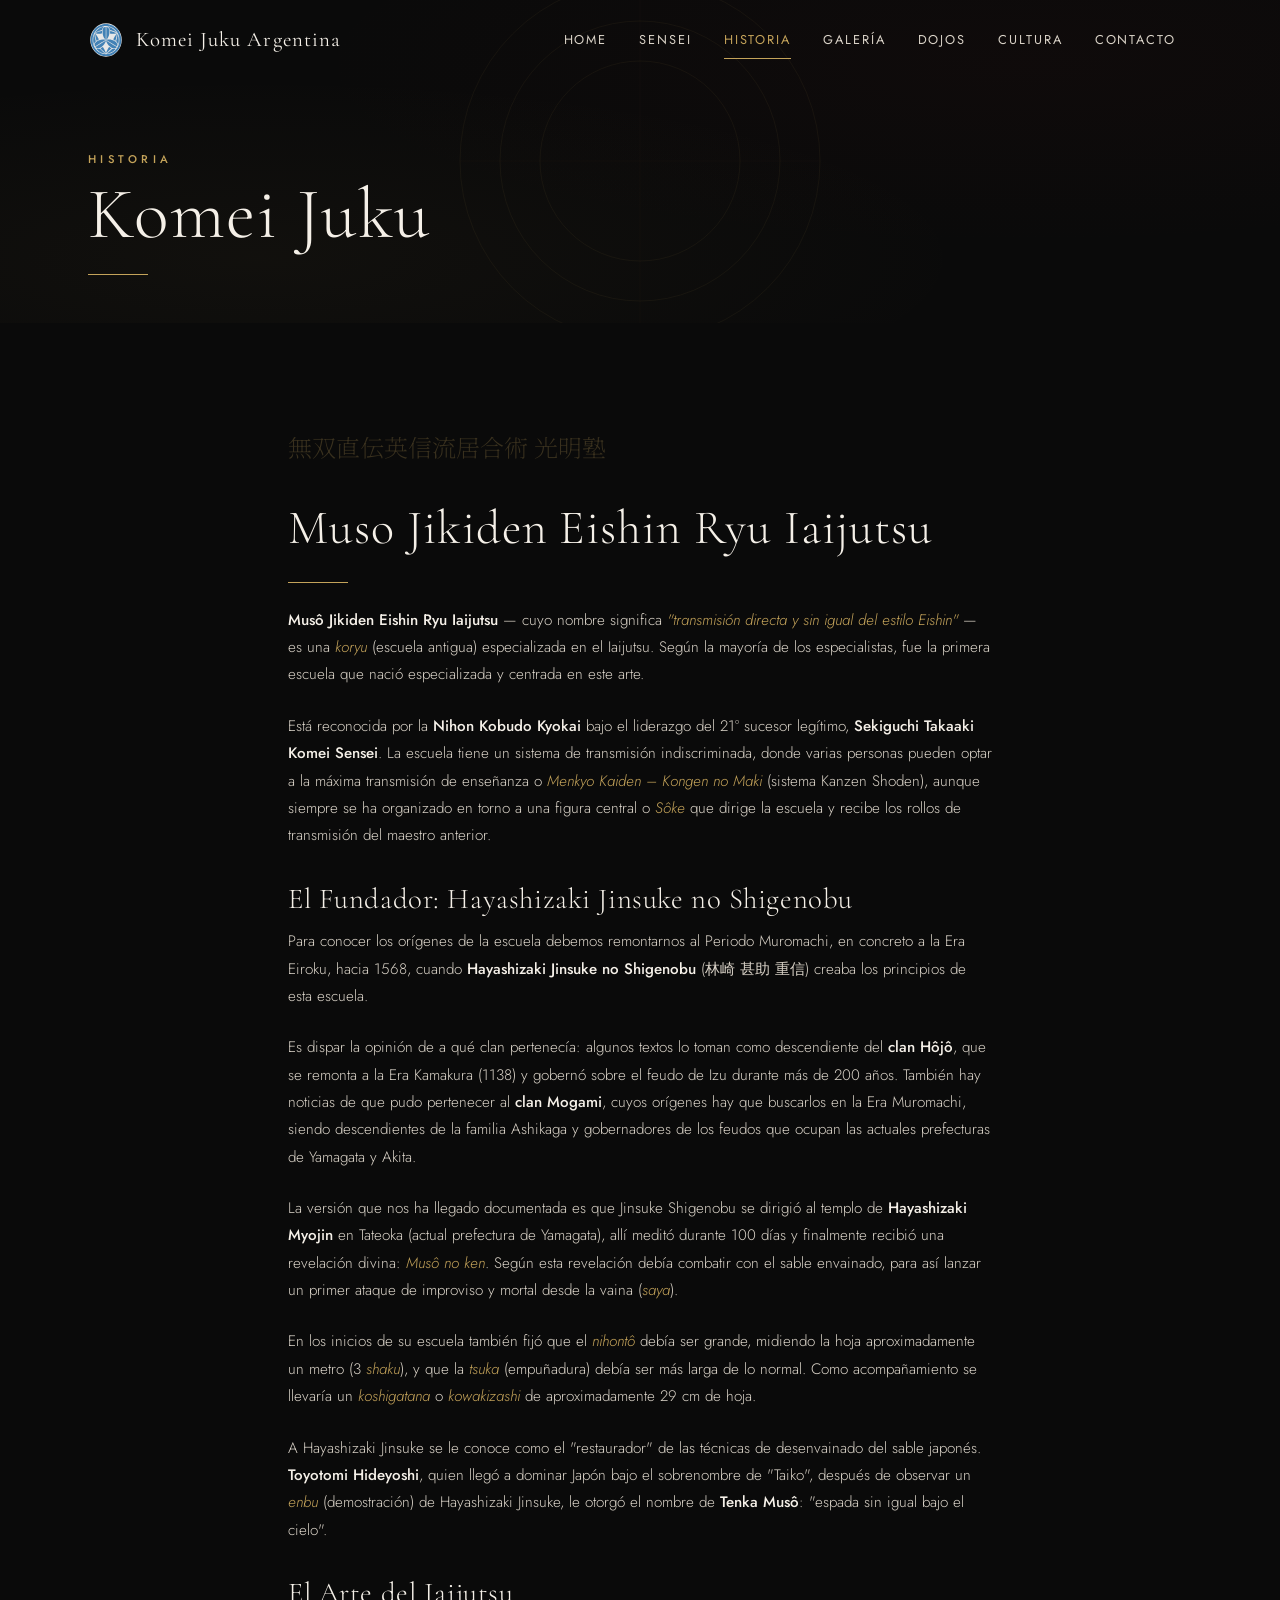
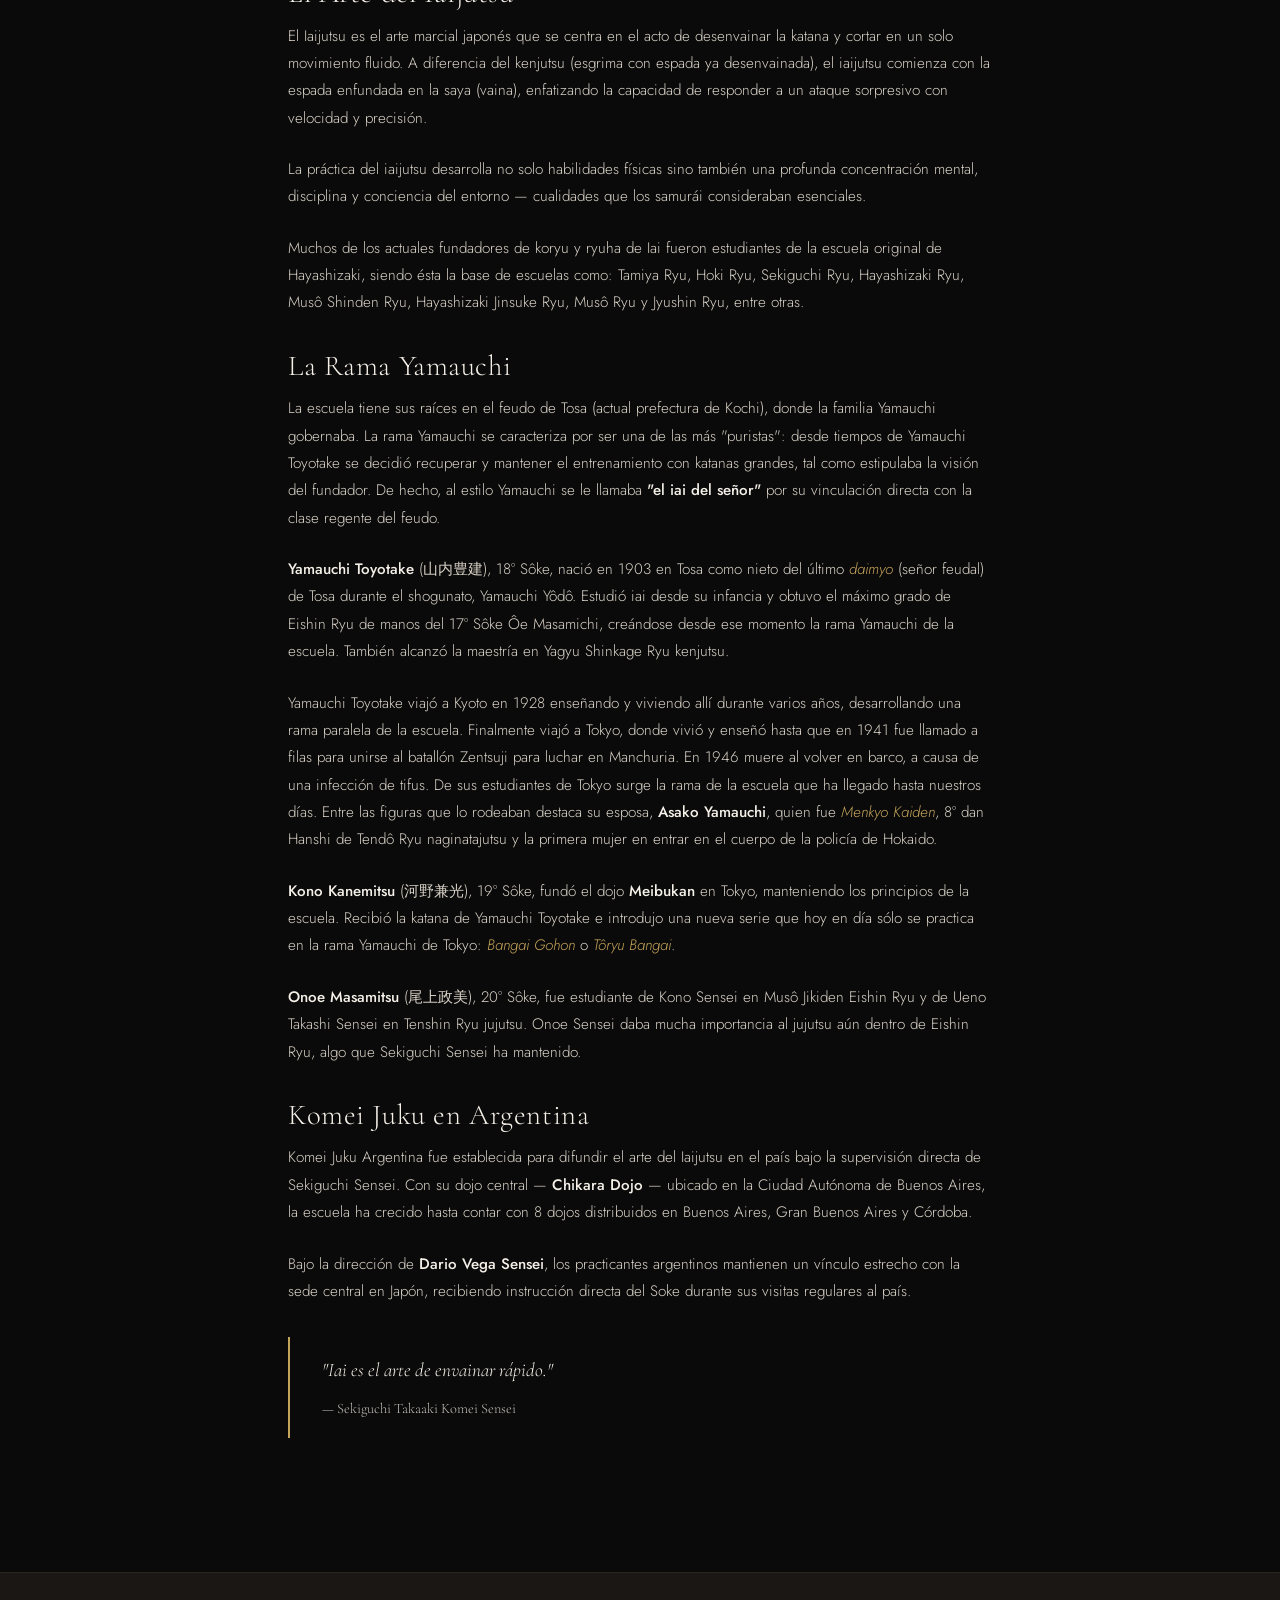
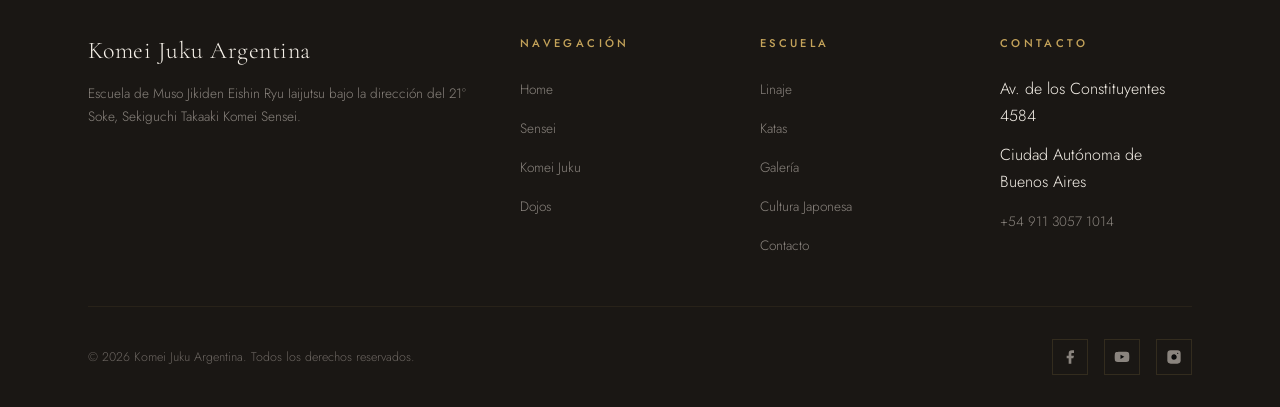
==== commit 72c9bcc7: "Enrich komei-juku.html with detailed historical content - Add origin story of Hayashizaki Jinsuke: c" ====
--- a/komei-juku.html
+++ b/komei-juku.html
@@ -13,7 +13,7 @@
   <nav class="nav">
     <div class="nav__inner">
       <a href="index.html" class="nav__logo">
-        <img src="img/komei-logo.png" alt="Komei Juku Mon" class="nav__logo-mon">
+        <img src="img/Komei_Juku_mon.svg" alt="Komei Juku Mon" class="nav__logo-mon">
         Komei Juku Argentina
       </a>
       <button class="nav__hamburger" aria-label="Menú"><span></span><span></span><span></span></button>
@@ -55,17 +55,38 @@
         <h2>Muso Jikiden Eishin Ryu Iaijutsu</h2>
         <span class="gold-line"></span>
 
-        <p><strong>Muso Jikiden Eishin Ryu Iaijutsu Komei Juku</strong> es una <em>koryu</em> (escuela antigua) fundada entre la Era Eiroku (1558-1570), la Era Genki (1570-1573) y la Era Tensho (1573-1592) por <strong>Hayashizaki Jinsuke no Shigenobu</strong>.</p>
+        <p><strong>Musô Jikiden Eishin Ryu Iaijutsu</strong> — cuyo nombre significa <em>"transmisión directa y sin igual del estilo Eishin"</em> — es una <em>koryu</em> (escuela antigua) especializada en el Iaijutsu. Según la mayoría de los especialistas, fue la primera escuela que nació especializada y centrada en este arte.</p>
 
-        <p>Según la mayoría de los especialistas, fue la primera escuela especializada en el arte del <em>iaijutsu</em> (el arte de desenvainar la espada japonesa). Muso Jikiden Eishin Ryu proviene del feudo de Tosa, de la familia Yamauchi en la línea de Tokio, y está reconocida por la <strong>Nihon Kobudo Kyokai</strong> bajo el liderazgo del 21° sucesor legítimo, <strong>Sekiguchi Takaaki Komei Sensei</strong>.</p>
+        <p>Está reconocida por la <strong>Nihon Kobudo Kyokai</strong> bajo el liderazgo del 21° sucesor legítimo, <strong>Sekiguchi Takaaki Komei Sensei</strong>. La escuela tiene un sistema de transmisión indiscriminada, donde varias personas pueden optar a la máxima transmisión de enseñanza o <em>Menkyo Kaiden – Kongen no Maki</em> (sistema Kanzen Shoden), aunque siempre se ha organizado en torno a una figura central o <em>Sôke</em> que dirige la escuela y recibe los rollos de transmisión del maestro anterior.</p>
+
+        <h3>El Fundador: Hayashizaki Jinsuke no Shigenobu</h3>
+        <p>Para conocer los orígenes de la escuela debemos remontarnos al Periodo Muromachi, en concreto a la Era Eiroku, hacia 1568, cuando <strong>Hayashizaki Jinsuke no Shigenobu</strong> (林崎 甚助 重信) creaba los principios de esta escuela.</p>
+
+        <p>Es dispar la opinión de a qué clan pertenecía: algunos textos lo toman como descendiente del <strong>clan Hôjô</strong>, que se remonta a la Era Kamakura (1138) y gobernó sobre el feudo de Izu durante más de 200 años. También hay noticias de que pudo pertenecer al <strong>clan Mogami</strong>, cuyos orígenes hay que buscarlos en la Era Muromachi, siendo descendientes de la familia Ashikaga y gobernadores de los feudos que ocupan las actuales prefecturas de Yamagata y Akita.</p>
+
+        <p>La versión que nos ha llegado documentada es que Jinsuke Shigenobu se dirigió al templo de <strong>Hayashizaki Myojin</strong> en Tateoka (actual prefectura de Yamagata), allí meditó durante 100 días y finalmente recibió una revelación divina: <em>Musô no ken</em>. Según esta revelación debía combatir con el sable envainado, para así lanzar un primer ataque de improviso y mortal desde la vaina (<em>saya</em>).</p>
+
+        <p>En los inicios de su escuela también fijó que el <em>nihontô</em> debía ser grande, midiendo la hoja aproximadamente un metro (3 <em>shaku</em>), y que la <em>tsuka</em> (empuñadura) debía ser más larga de lo normal. Como acompañamiento se llevaría un <em>koshigatana</em> o <em>kowakizashi</em> de aproximadamente 29 cm de hoja.</p>
+
+        <p>A Hayashizaki Jinsuke se le conoce como el "restaurador" de las técnicas de desenvainado del sable japonés. <strong>Toyotomi Hideyoshi</strong>, quien llegó a dominar Japón bajo el sobrenombre de "Taiko", después de observar un <em>enbu</em> (demostración) de Hayashizaki Jinsuke, le otorgó el nombre de <strong>Tenka Musô</strong>: "espada sin igual bajo el cielo".</p>
 
         <h3>El Arte del Iaijutsu</h3>
         <p>El Iaijutsu es el arte marcial japonés que se centra en el acto de desenvainar la katana y cortar en un solo movimiento fluido. A diferencia del kenjutsu (esgrima con espada ya desenvainada), el iaijutsu comienza con la espada enfundada en la saya (vaina), enfatizando la capacidad de responder a un ataque sorpresivo con velocidad y precisión.</p>
 
         <p>La práctica del iaijutsu desarrolla no solo habilidades físicas sino también una profunda concentración mental, disciplina y conciencia del entorno — cualidades que los samurái consideraban esenciales.</p>
 
-        <h3>El Feudo de Tosa</h3>
-        <p>La escuela tiene sus raíces en el feudo de Tosa (actual prefectura de Kochi), donde la familia Yamauchi gobernaba. El estilo fue transmitido de generación en generación a través de una línea ininterrumpida de maestros, cada uno aportando su comprensión y perfeccionamiento de las técnicas mientras mantenía la esencia del arte original.</p>
+        <p>Muchos de los actuales fundadores de koryu y ryuha de Iai fueron estudiantes de la escuela original de Hayashizaki, siendo ésta la base de escuelas como: Tamiya Ryu, Hoki Ryu, Sekiguchi Ryu, Hayashizaki Ryu, Musô Shinden Ryu, Hayashizaki Jinsuke Ryu, Musô Ryu y Jyushin Ryu, entre otras.</p>
+
+        <h3>La Rama Yamauchi</h3>
+        <p>La escuela tiene sus raíces en el feudo de Tosa (actual prefectura de Kochi), donde la familia Yamauchi gobernaba. La rama Yamauchi se caracteriza por ser una de las más "puristas": desde tiempos de Yamauchi Toyotake se decidió recuperar y mantener el entrenamiento con katanas grandes, tal como estipulaba la visión del fundador. De hecho, al estilo Yamauchi se le llamaba <strong>"el iai del señor"</strong> por su vinculación directa con la clase regente del feudo.</p>
+
+        <p><strong>Yamauchi Toyotake</strong> (山内豊建), 18° Sôke, nació en 1903 en Tosa como nieto del último <em>daimyo</em> (señor feudal) de Tosa durante el shogunato, Yamauchi Yôdô. Estudió iai desde su infancia y obtuvo el máximo grado de Eishin Ryu de manos del 17° Sôke Ôe Masamichi, creándose desde ese momento la rama Yamauchi de la escuela. También alcanzó la maestría en Yagyu Shinkage Ryu kenjutsu.</p>
+
+        <p>Yamauchi Toyotake viajó a Kyoto en 1928 enseñando y viviendo allí durante varios años, desarrollando una rama paralela de la escuela. Finalmente viajó a Tokyo, donde vivió y enseñó hasta que en 1941 fue llamado a filas para unirse al batallón Zentsuji para luchar en Manchuria. En 1946 muere al volver en barco, a causa de una infección de tifus. De sus estudiantes de Tokyo surge la rama de la escuela que ha llegado hasta nuestros días. Entre las figuras que lo rodeaban destaca su esposa, <strong>Asako Yamauchi</strong>, quien fue <em>Menkyo Kaiden</em>, 8° dan Hanshi de Tendô Ryu naginatajutsu y la primera mujer en entrar en el cuerpo de la policía de Hokaido.</p>
+
+        <p><strong>Kono Kanemitsu</strong> (河野兼光), 19° Sôke, fundó el dojo <strong>Meibukan</strong> en Tokyo, manteniendo los principios de la escuela. Recibió la katana de Yamauchi Toyotake e introdujo una nueva serie que hoy en día sólo se practica en la rama Yamauchi de Tokyo: <em>Bangai Gohon</em> o <em>Tôryu Bangai</em>.</p>
+
+        <p><strong>Onoe Masamitsu</strong> (尾上政美), 20° Sôke, fue estudiante de Kono Sensei en Musô Jikiden Eishin Ryu y de Ueno Takashi Sensei en Tenshin Ryu jujutsu. Onoe Sensei daba mucha importancia al jujutsu aún dentro de Eishin Ryu, algo que Sekiguchi Sensei ha mantenido.</p>
 
         <h3>Komei Juku en Argentina</h3>
         <p>Komei Juku Argentina fue establecida para difundir el arte del Iaijutsu en el país bajo la supervisión directa de Sekiguchi Sensei. Con su dojo central — <strong>Chikara Dojo</strong> — ubicado en la Ciudad Autónoma de Buenos Aires, la escuela ha crecido hasta contar con 8 dojos distribuidos en Buenos Aires, Gran Buenos Aires y Córdoba.</p>
@@ -73,7 +94,8 @@
         <p>Bajo la dirección de <strong>Dario Vega Sensei</strong>, los practicantes argentinos mantienen un vínculo estrecho con la sede central en Japón, recibiendo instrucción directa del Soke durante sus visitas regulares al país.</p>
 
         <blockquote>
-          "El Iai es el camino de la armonía entre cuerpo, mente y espada."
+          "Iai es el arte de envainar rápido."
+          <footer style="margin-top: 0.5rem; font-size: 0.9rem; font-style: normal; opacity: 0.8;">— Sekiguchi Takaaki Komei Sensei</footer>
         </blockquote>
       </div>
     </div>
--- a/css/style.css
+++ b/css/style.css
@@ -487,6 +487,14 @@
   z-index: 0;
 }
 
+.hero__bg-img {
+  width: 100%;
+  height: 100%;
+  object-fit: cover;
+  object-position: center;
+  opacity: 0.35;
+}
+
 /* Atmospheric gradient layers */
 .hero__bg::before {
   content: '';
@@ -1021,7 +1029,7 @@
 
 .prose h2 {
   color: var(--washi);
-  margin: 3rem 0 1rem;
+  margin: 0 0 1rem;
 }
 
 .prose h3 {
